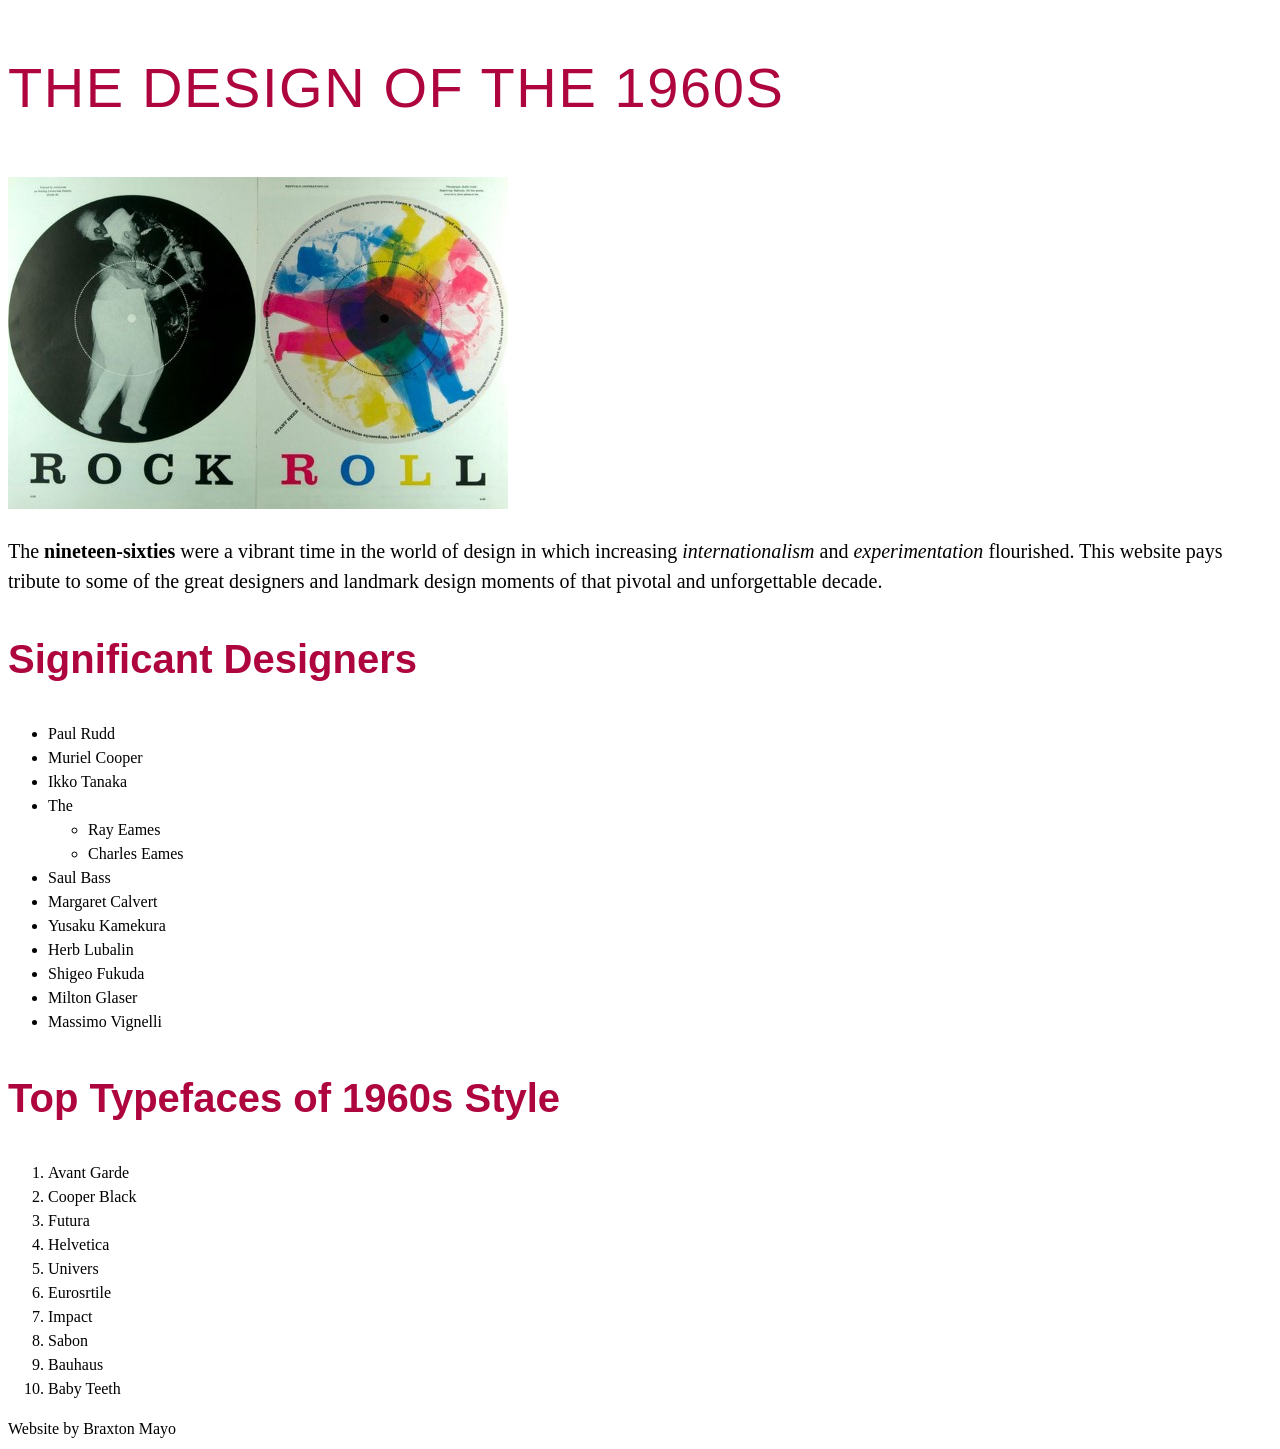
==== index.html @ 37e6d9d6 "Update index.html" ====
<!DOCTYPE html> 

<html lang="en-US"> 

<head> 

  <meta charset="UTF-8"> 

  <meta name="viewport" content="width=device-width, initial-scale=1.0"> 

   	 <link rel="stylesheet" href="style.css"> 

   <title>The History of Design</title> 

  </head> 

<body> 

  <section>
    <h1>The Design of the 1960s</h1>
    <img src="images/rockroll.jpg" alt="Rock and Roll Poster">
    <p class="site-intro">
      The 
      <strong>nineteen-sixties</strong> 
      were a vibrant time in the world of design in which increasing 
      <em>internationalism</em> 
      and 
      <em>experimentation</em> 
      flourished. This website pays tribute to some of the great designers and landmark design moments of that pivotal and unforgettable decade.
    </p>
  </section>

  <section>
    <h2>Significant Designers</h2>
    <ul>
      <li>Paul Rudd</li>
      <li>Muriel Cooper</li>
      <li>Ikko Tanaka</li>
      <li>The
        <ul>
          <li>Ray Eames</li>
          <li>Charles Eames</li>
        </ul>
      <li>Saul Bass</li>
      <li>Margaret Calvert</li>
      <li>Yusaku Kamekura</li>
      <li>Herb Lubalin</li>
      <li>Shigeo Fukuda</li>
      <li>Milton Glaser</li>
      <li>Massimo Vignelli</li>
    </ul>
  </section>

  <section>
    <h2>Top Typefaces of 1960s Style</h2>
    <ol>
      <li>Avant Garde</li>
      <li>Cooper Black</li>
      <li>Futura</li>
      <li>Helvetica</li>
      <li>Univers</li>
      <li>Eurosrtile</li>
      <li>Impact</li>
      <li>Sabon</li>
      <li>Bauhaus</li>
      <li>Baby Teeth</li>
    </ol>
  </section>
 
  <footer>Website by Braxton Mayo</footer>
  
</body> 
  
</html>
---- style.css ----
html {
	font-family: Georgia, Times, "Times New Roman", serif;
	line-height: 1.5;
}

h1, h2, h3 {
	color: #AE053E;
	font-family: Arial, "Helvetica Neue", Helvetica, sans-serif;
}

h1 {
	font-size: 3.5rem;
	font-weight: normal;
	letter-spacing: .1rem;
	text-transform: uppercase;
}

h2 {
	font-size: 2.5rem;
}

h3 {
	font-size: 1.5rem;
}

.site-intro {
	font-size: 1.25rem;
}
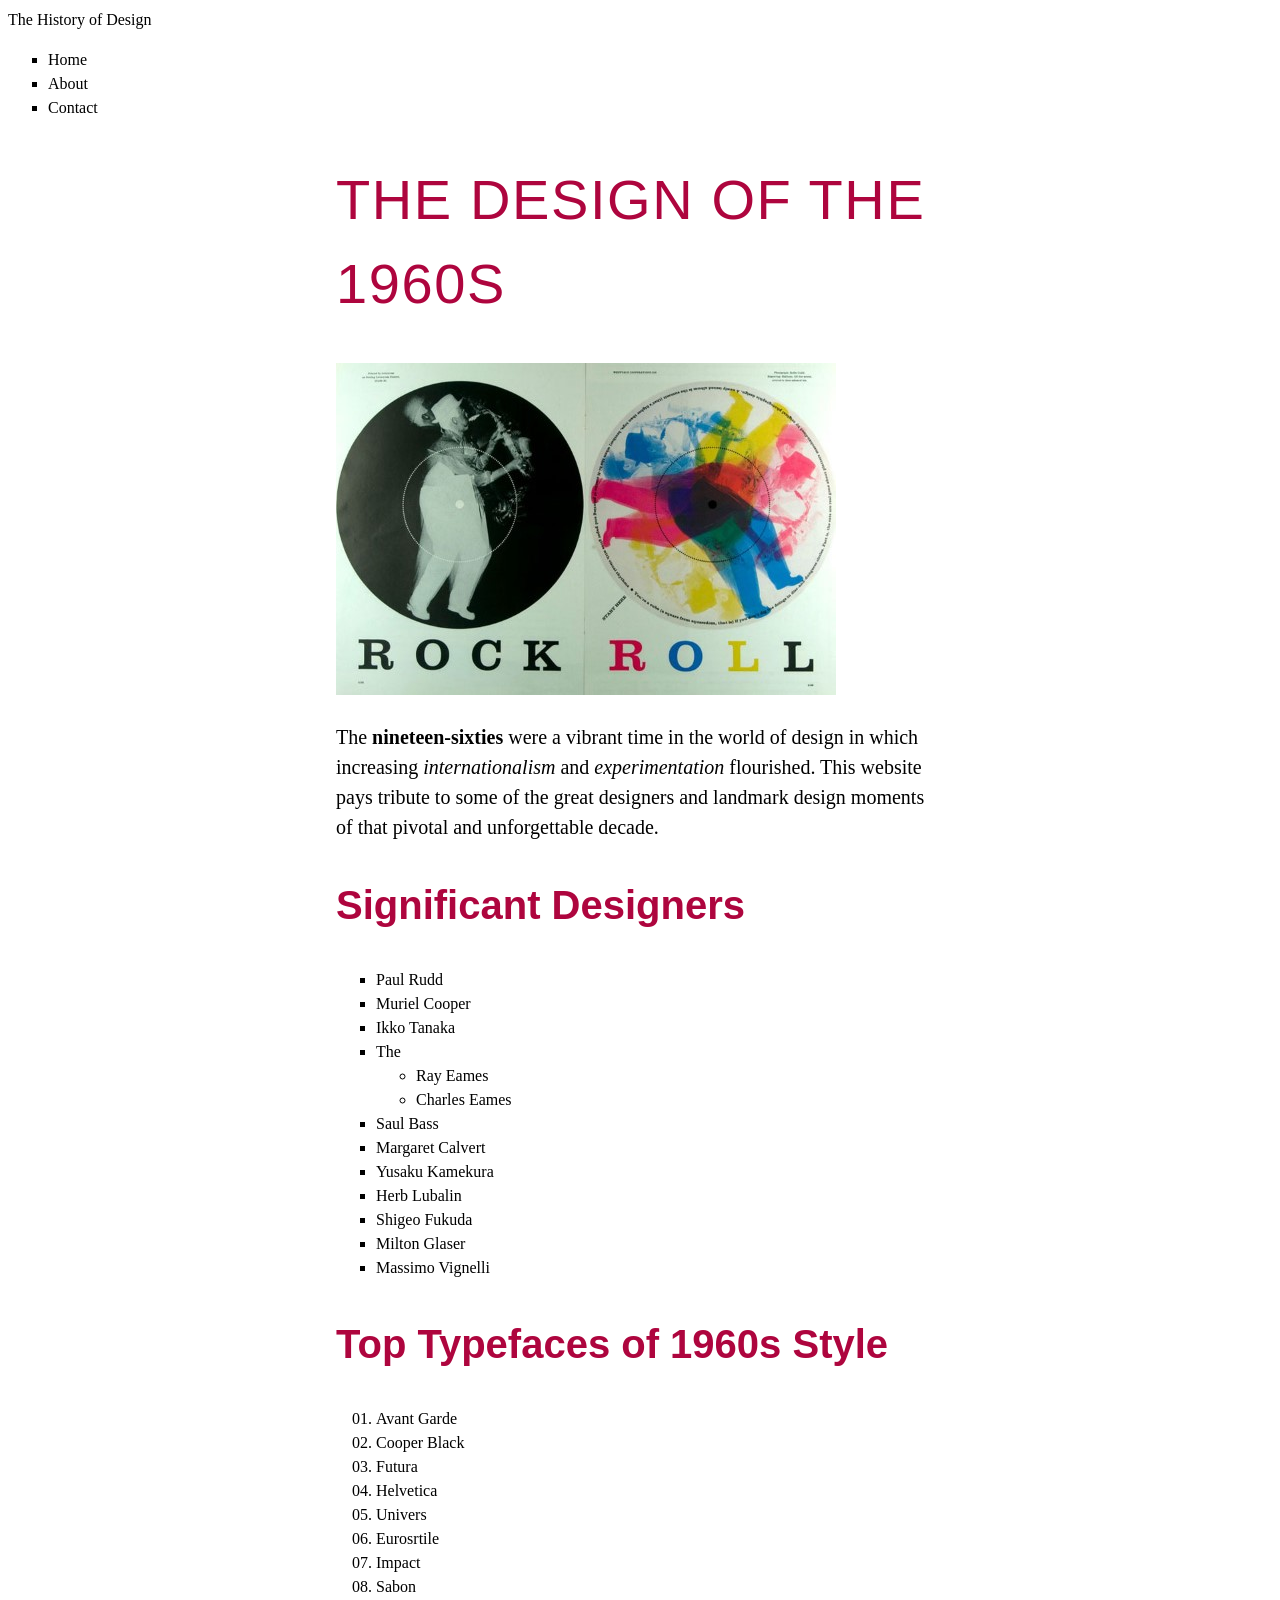
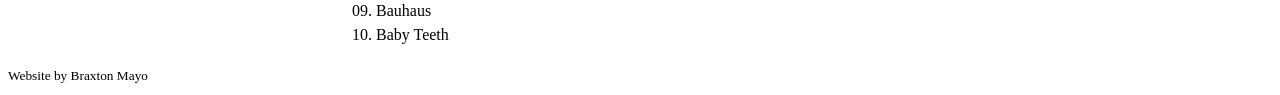
==== commit 17492718: "Update index.html" ====
--- a/index.html
+++ b/index.html
@@ -10,13 +10,25 @@
 
    	 <link rel="stylesheet" href="style.css"> 
 
-   <title>The History of Design</title> 
+   <title>The Design of the 1960s</title> 
 
   </head> 
 
 <body> 
 
-  <section>
+  <header>
+    <div>The History of Design</div>
+  </header>
+
+  <nav>
+    <ul class="sit-nav-list">
+      <li>Home</li>
+      <li>About</li>
+      <li>Contact</li>
+    </ul>
+  </nav>
+  
+  <main>
     <h1>The Design of the 1960s</h1>
     <img src="images/rockroll.jpg" alt="Rock and Roll Poster">
     <p class="site-intro">
@@ -28,7 +40,6 @@
       <em>experimentation</em> 
       flourished. This website pays tribute to some of the great designers and landmark design moments of that pivotal and unforgettable decade.
     </p>
-  </section>
 
   <section>
     <h2>Significant Designers</h2>
@@ -66,8 +77,11 @@
       <li>Baby Teeth</li>
     </ol>
   </section>
+</main>
  
-  <footer>Website by Braxton Mayo</footer>
+  <footer>
+    <small>Website by Braxton Mayo</small>
+  </footer>
   
 </body> 
   
--- a/style.css
+++ b/style.css
@@ -26,3 +26,28 @@
 .site-intro {
 	font-size: 1.25rem;
 }
+
+main {
+	margin: auto;
+	max-width: 38rem;
+}
+
+ul {
+	list-style-type: square;
+}
+
+ul ul {
+	list-style-type: circle;
+}
+
+ol {
+	list-style-type: decimal-leading-zero;
+}
+
+.site-nav-list {
+	padding-left: 0;;
+}
+
+.site-nav-list li {
+	display: inline;
+}
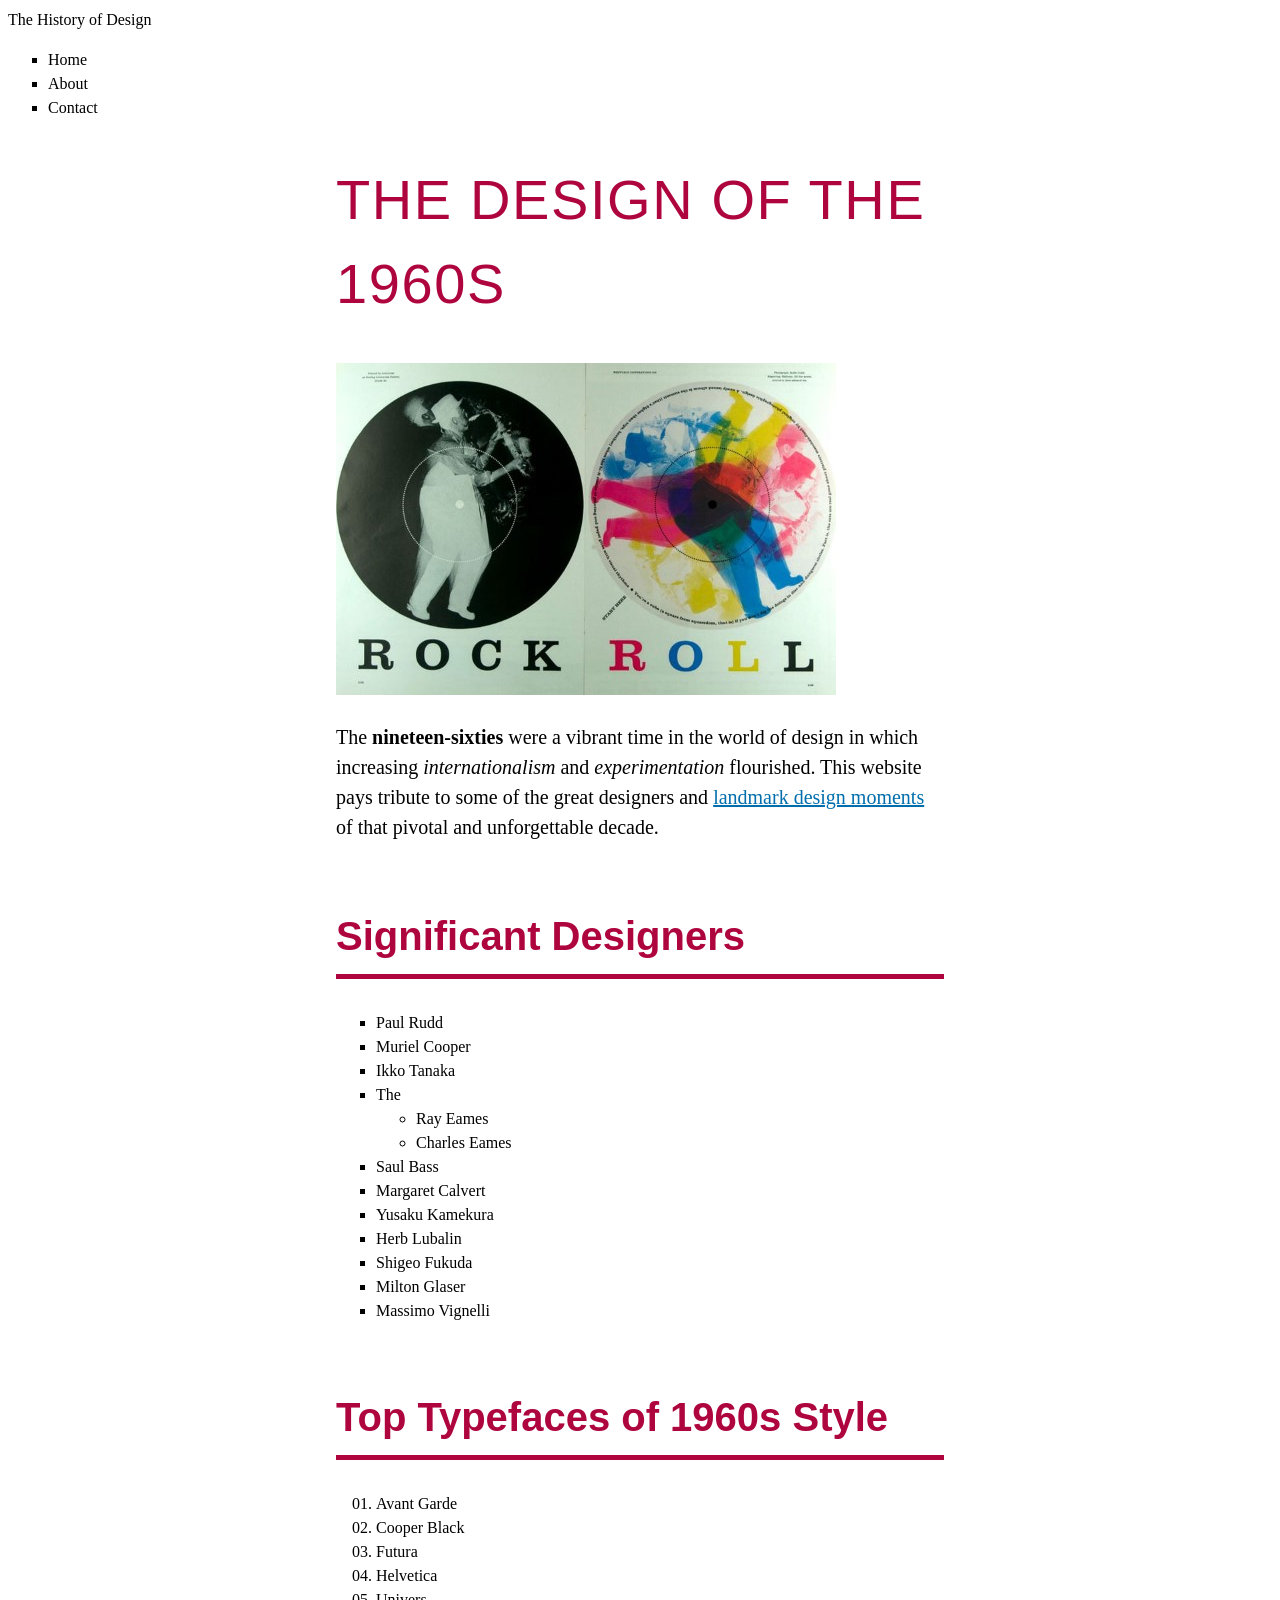
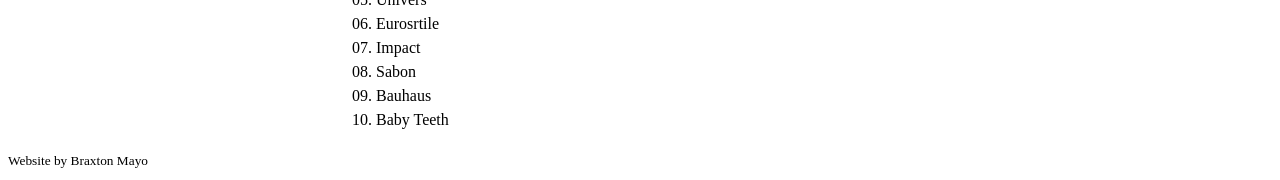
==== commit 9778a18a: "Update index.html" ====
--- a/index.html
+++ b/index.html
@@ -38,7 +38,9 @@
       <em>internationalism</em> 
       and 
       <em>experimentation</em> 
-      flourished. This website pays tribute to some of the great designers and landmark design moments of that pivotal and unforgettable decade.
+      flourished. This website pays tribute to some of the great designers and 
+      <a href="https://www.printmag.com/post/vintage-graphic-design-ads-1960s">landmark design moments</a>
+      of that pivotal and unforgettable decade.
     </p>
 
   <section>
--- a/style.css
+++ b/style.css
@@ -16,7 +16,10 @@
 }
 
 h2 {
+	border-bottom: 5px solid;
 	font-size: 2.5rem;
+	margin: 4rem 0 2rem;
+	padding-bottom: .5rem;
 }
 
 h3 {
@@ -44,6 +47,29 @@
 	list-style-type: decimal-leading-zero;
 }
 
+a {
+	color: #006EAC;
+}
+
+a:visited {
+	color: #2A4758;
+}
+
+a:hover {
+	background-color: #006EAC;
+	color: white;
+}
+
+a:focus {
+	background-color: #AE053E;
+	color: white;
+}
+
+a:active {
+	background-color: black;
+	color: white;
+}
+
 .site-nav-list {
 	padding-left: 0;;
 }
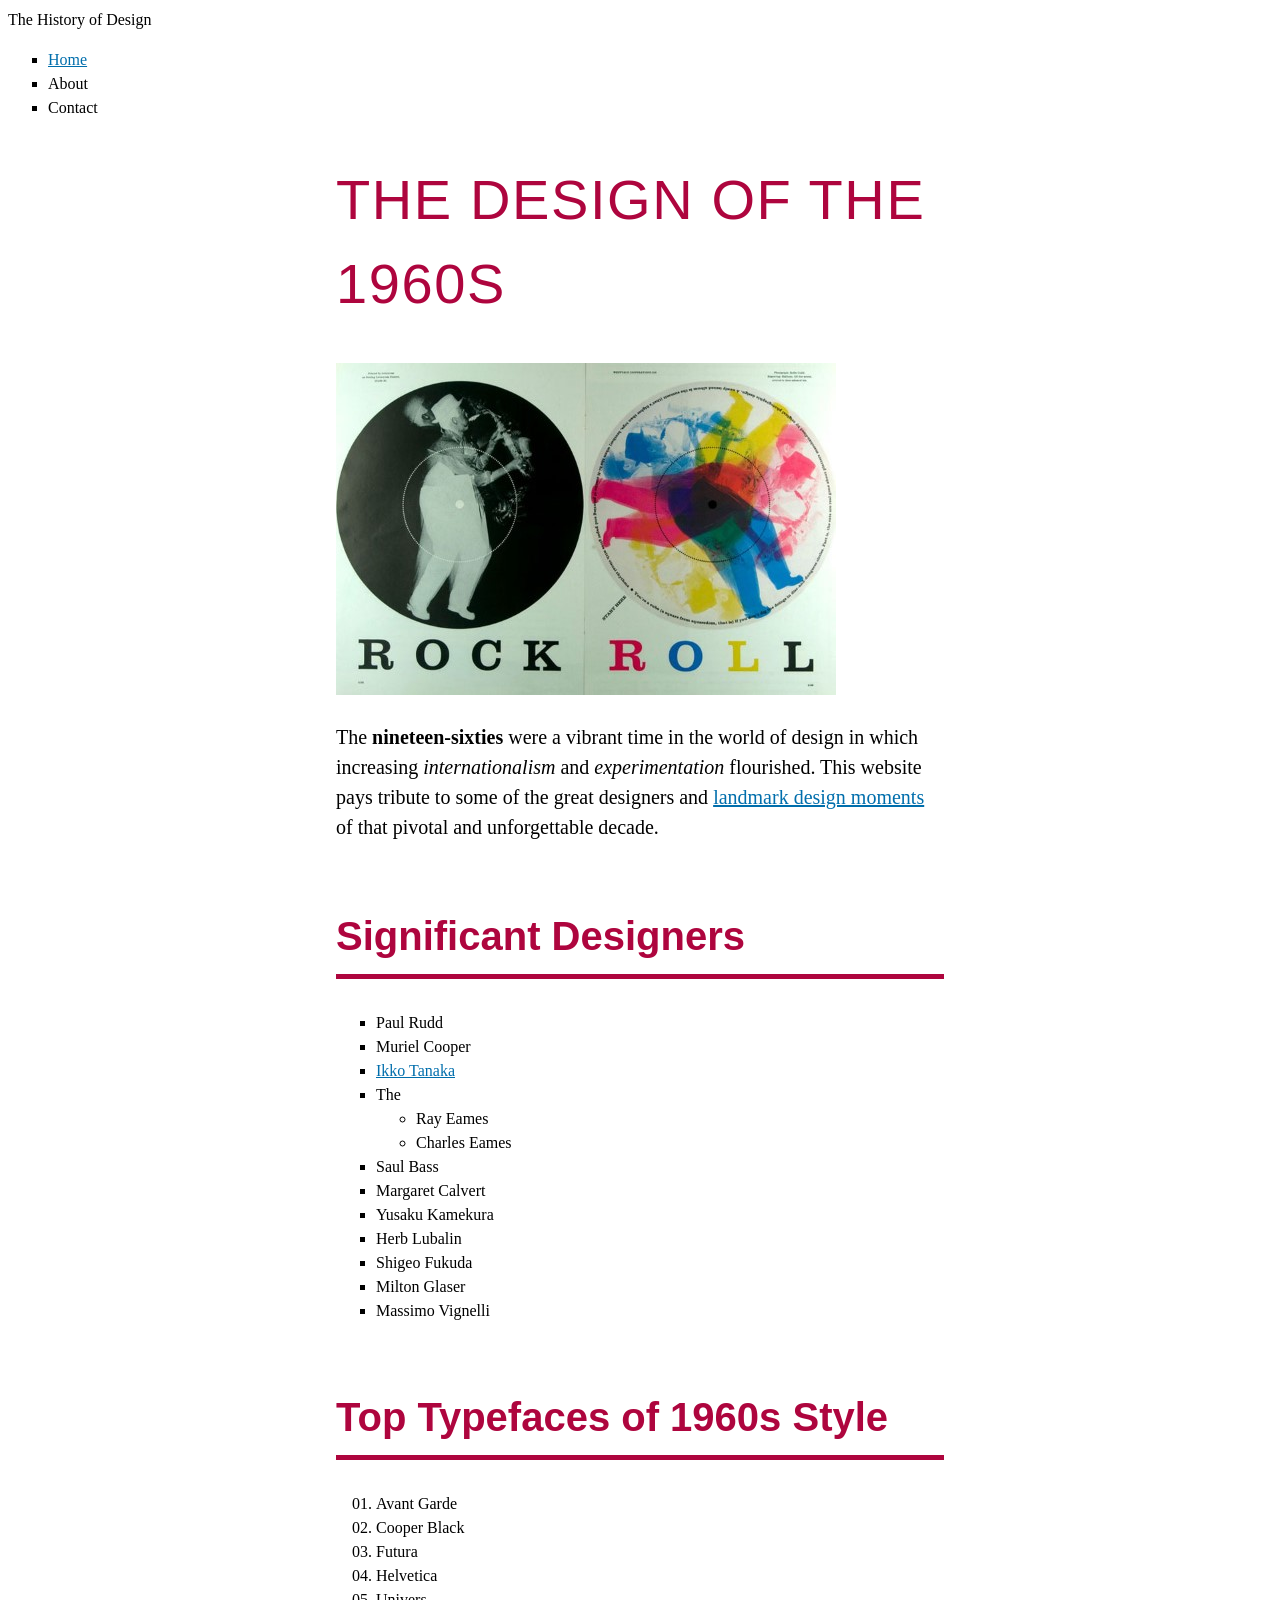
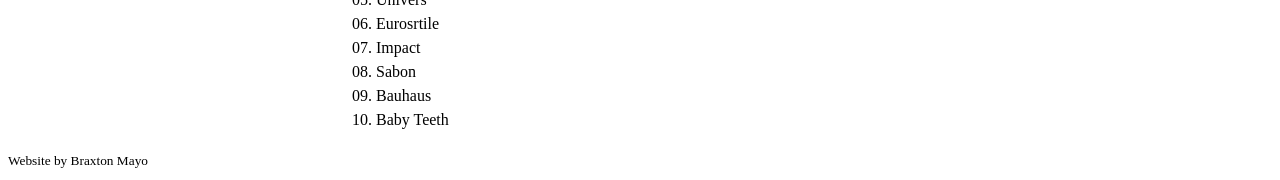
==== commit 8316e4df: "Update index.html" ====
--- a/index.html
+++ b/index.html
@@ -22,7 +22,9 @@
 
   <nav>
     <ul class="sit-nav-list">
-      <li>Home</li>
+      <li>
+        <a href="../index.html">Home</a>
+      </li>
       <li>About</li>
       <li>Contact</li>
     </ul>
@@ -48,7 +50,9 @@
     <ul>
       <li>Paul Rudd</li>
       <li>Muriel Cooper</li>
-      <li>Ikko Tanaka</li>
+      <li>
+        <a href="designers/ikko-tanaka.html">Ikko Tanaka</a>
+      </li>
       <li>The
         <ul>
           <li>Ray Eames</li>
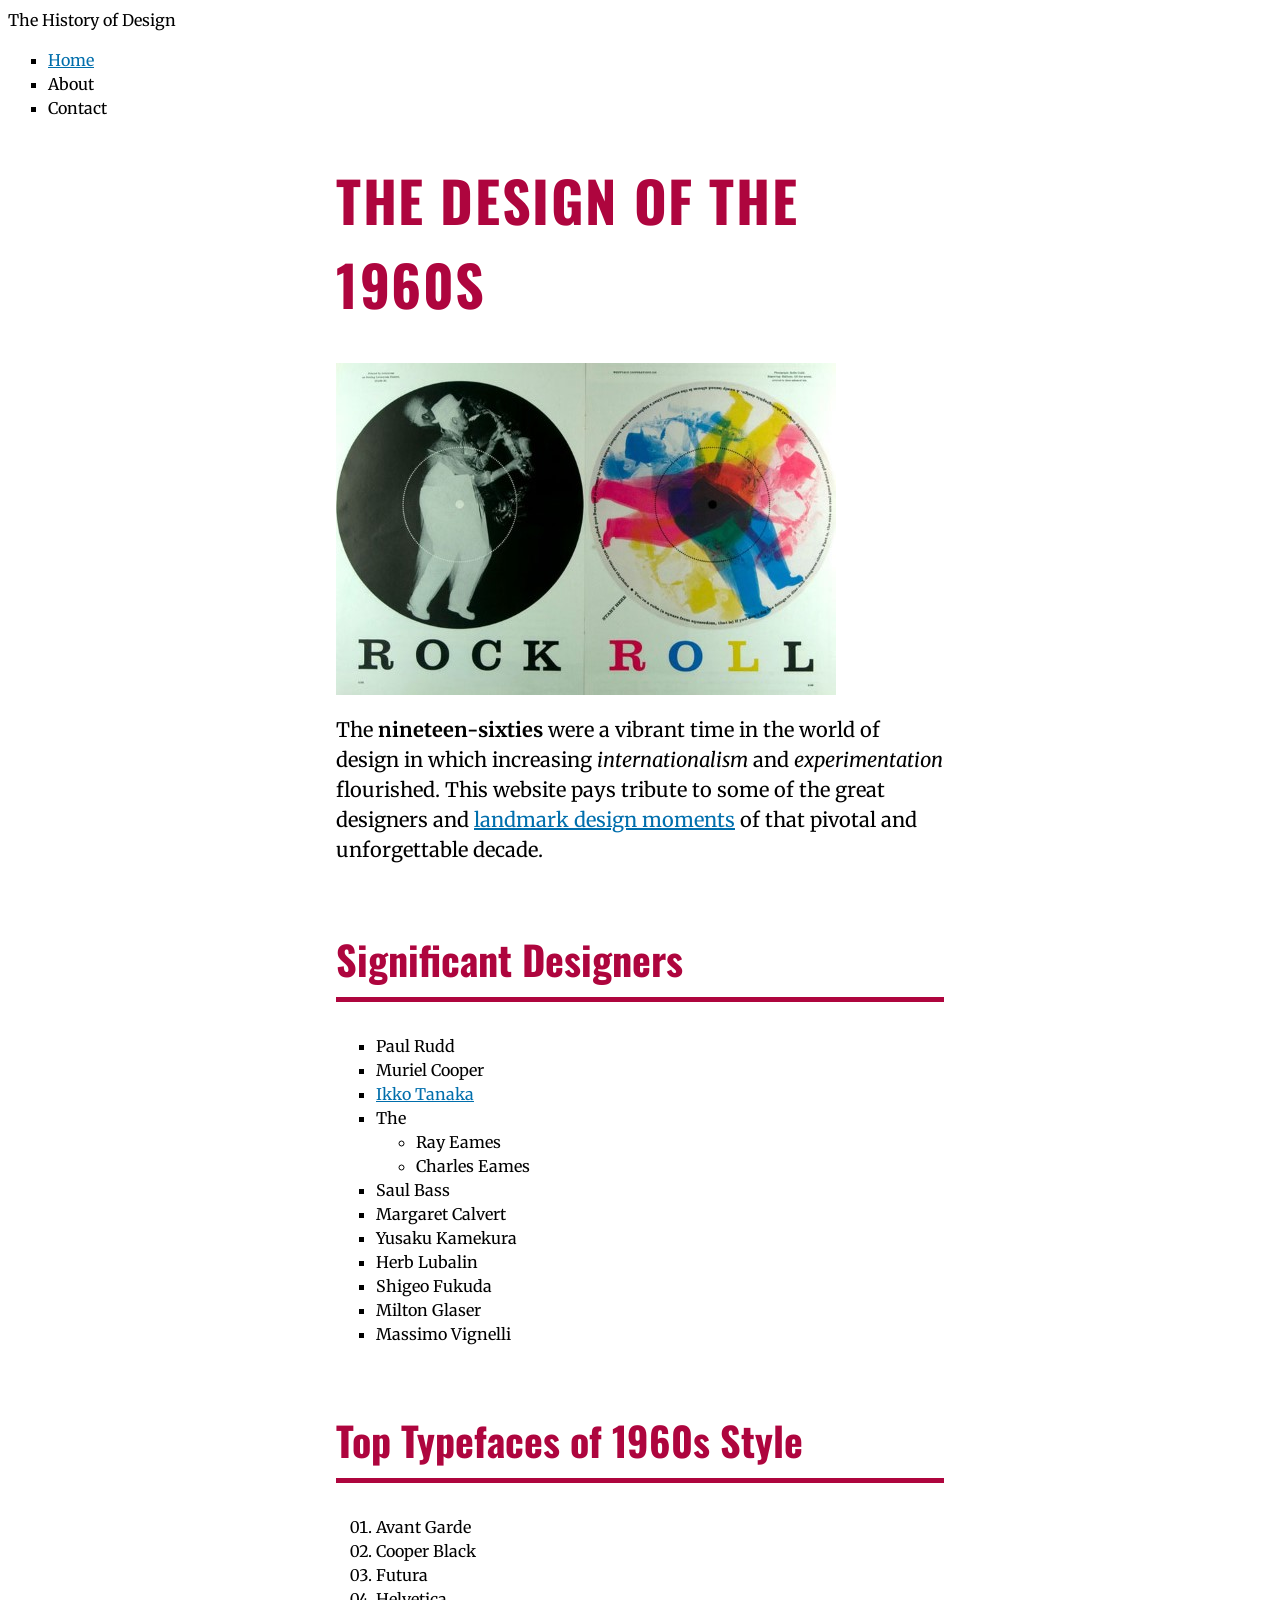
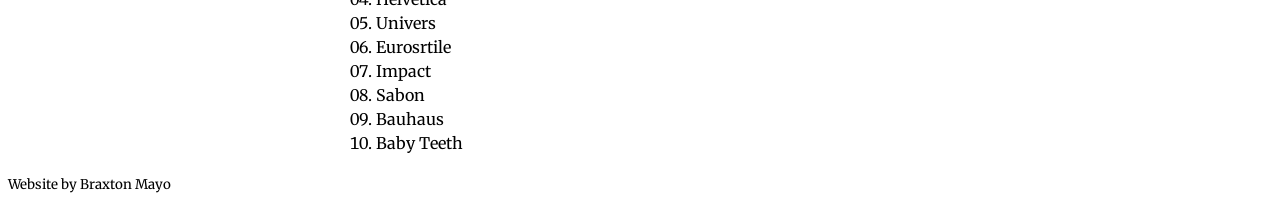
==== commit df94dd09: "Update index.html" ====
--- a/index.html
+++ b/index.html
@@ -7,7 +7,8 @@
   <meta charset="UTF-8"> 
 
   <meta name="viewport" content="width=device-width, initial-scale=1.0"> 
-
+     <link rel="preconnect" href="https://fonts.gstatic.com">
+     <link href="https://fonts.googleapis.com/css2?family=Merriweather:ital,wght@0,400;0,700;1,400&amp;family=Oswald:wght@700&amp;display=swap" rel="stylesheet">
    	 <link rel="stylesheet" href="style.css"> 
 
    <title>The Design of the 1960s</title> 
--- a/style.css
+++ b/style.css
@@ -1,16 +1,15 @@
 html {
-	font-family: Georgia, Times, "Times New Roman", serif;
+	font-family: 'Merriweather', serif;
 	line-height: 1.5;
 }
 
 h1, h2, h3 {
 	color: #AE053E;
-	font-family: Arial, "Helvetica Neue", Helvetica, sans-serif;
+	font-family: 'Oswald', sans-serif;
 }
 
 h1 {
 	font-size: 3.5rem;
-	font-weight: normal;
 	letter-spacing: .1rem;
 	text-transform: uppercase;
 }
@@ -77,3 +76,18 @@
 .site-nav-list li {
 	display: inline;
 }
+
+figure {
+	margin-left: 0;
+}
+
+img {
+	display: block;
+	max-width: 100%;
+}
+
+.design-example {
+	float: right;
+	margin: 0 0 1rem 1rem;
+	max-width: 30%;
+}
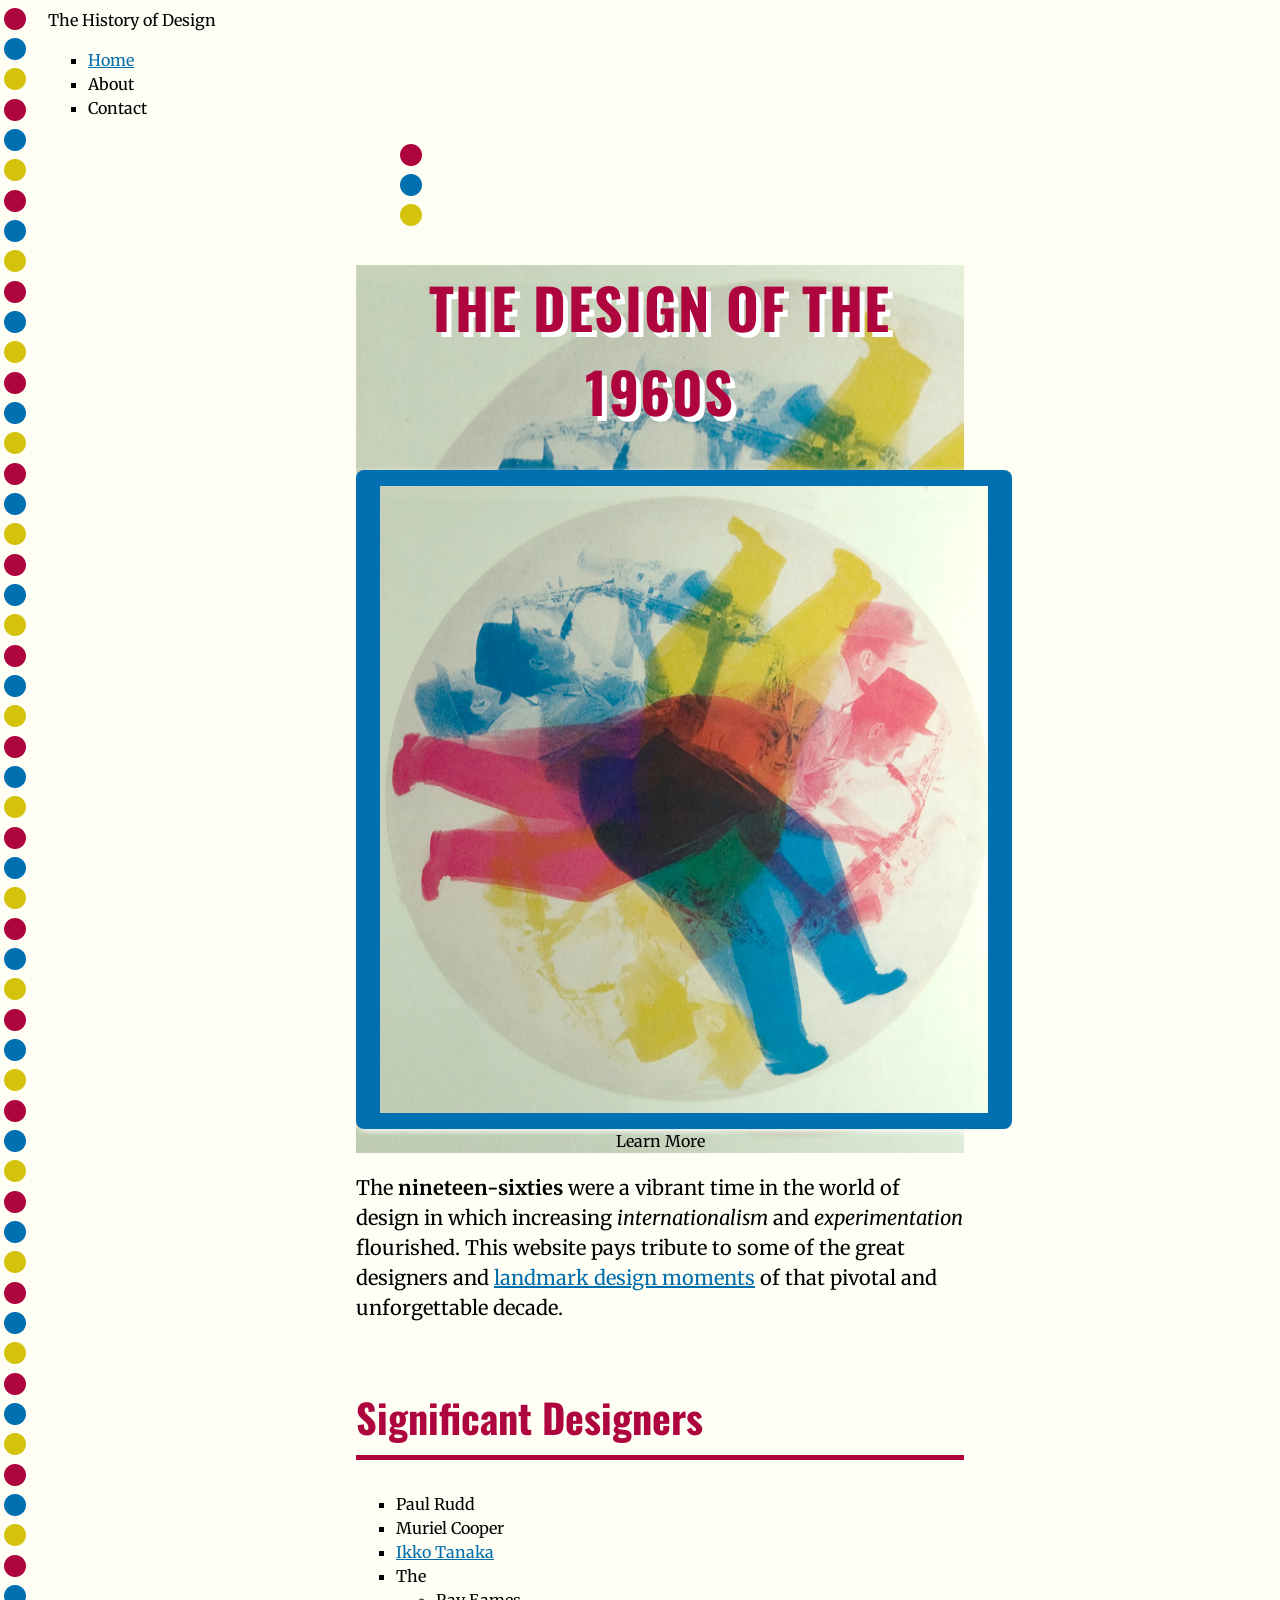
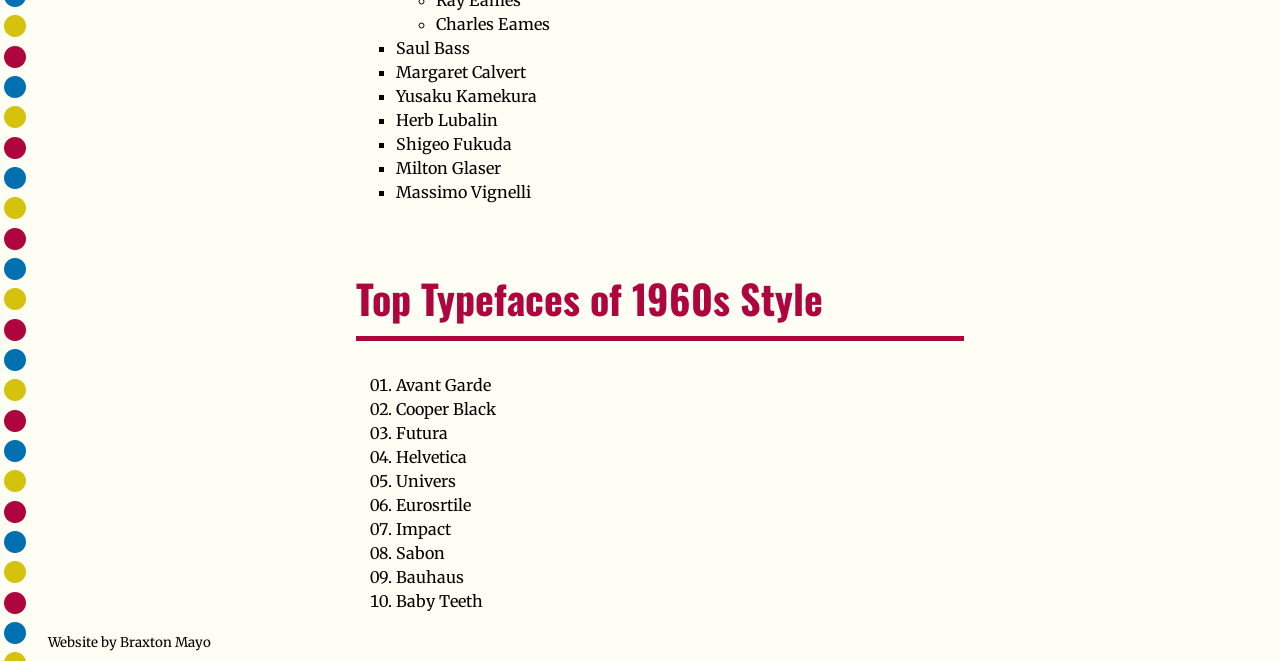
==== commit 2e4f1cfa: "Update index.html" ====
--- a/index.html
+++ b/index.html
@@ -32,9 +32,17 @@
   </nav>
   
   <main>
-    <h1>The Design of the 1960s</h1>
-    <img src="images/rockroll.jpg" alt="Rock and Roll Poster">
-    <p class="site-intro">
+    <div class=background-image>
+      <img src="images/dots.png" style="background-repeat: repeat-y; padding-left: 40px;">
+    </div>
+
+    <div class="hero">
+			<h1>The Design of the 1960s</h1>
+      <img class-hero src="images/challenge-hero.jpg" 
+			<a href="#significant-designers" class="call-to-action">Learn More</a>
+		</div>
+    
+   <p class="site-intro">
       The 
       <strong>nineteen-sixties</strong> 
       were a vibrant time in the world of design in which increasing 
--- a/style.css
+++ b/style.css
@@ -1,6 +1,10 @@
 html {
+	background-color: #FFFEF4;
+	background-image: url("images/dots.png");
+	background-repeat: repeat-y;
 	font-family: 'Merriweather', serif;
 	line-height: 1.5;
+	padding-left: 40px;
 }
 
 h1, h2, h3 {
@@ -91,3 +95,24 @@
 	margin: 0 0 1rem 1rem;
 	max-width: 30%;
 }
+
+.hero {
+	background-image: url("images/challenge-hero.jpg");
+	background-size: cover;
+	min-height: 38rem;
+	text-align: center;
+}
+
+.hero h1 {
+	text-shadow: 5px 5px white;
+}
+
+.call-to-action {
+	background-color: #0070B0;
+	border-radius: .5rem;
+	box-shadow: 2px 2px 6px white;
+	color: white;
+	font-weight: bold;
+	padding: 1rem 1.5rem;
+	text-decoration: none;
+}
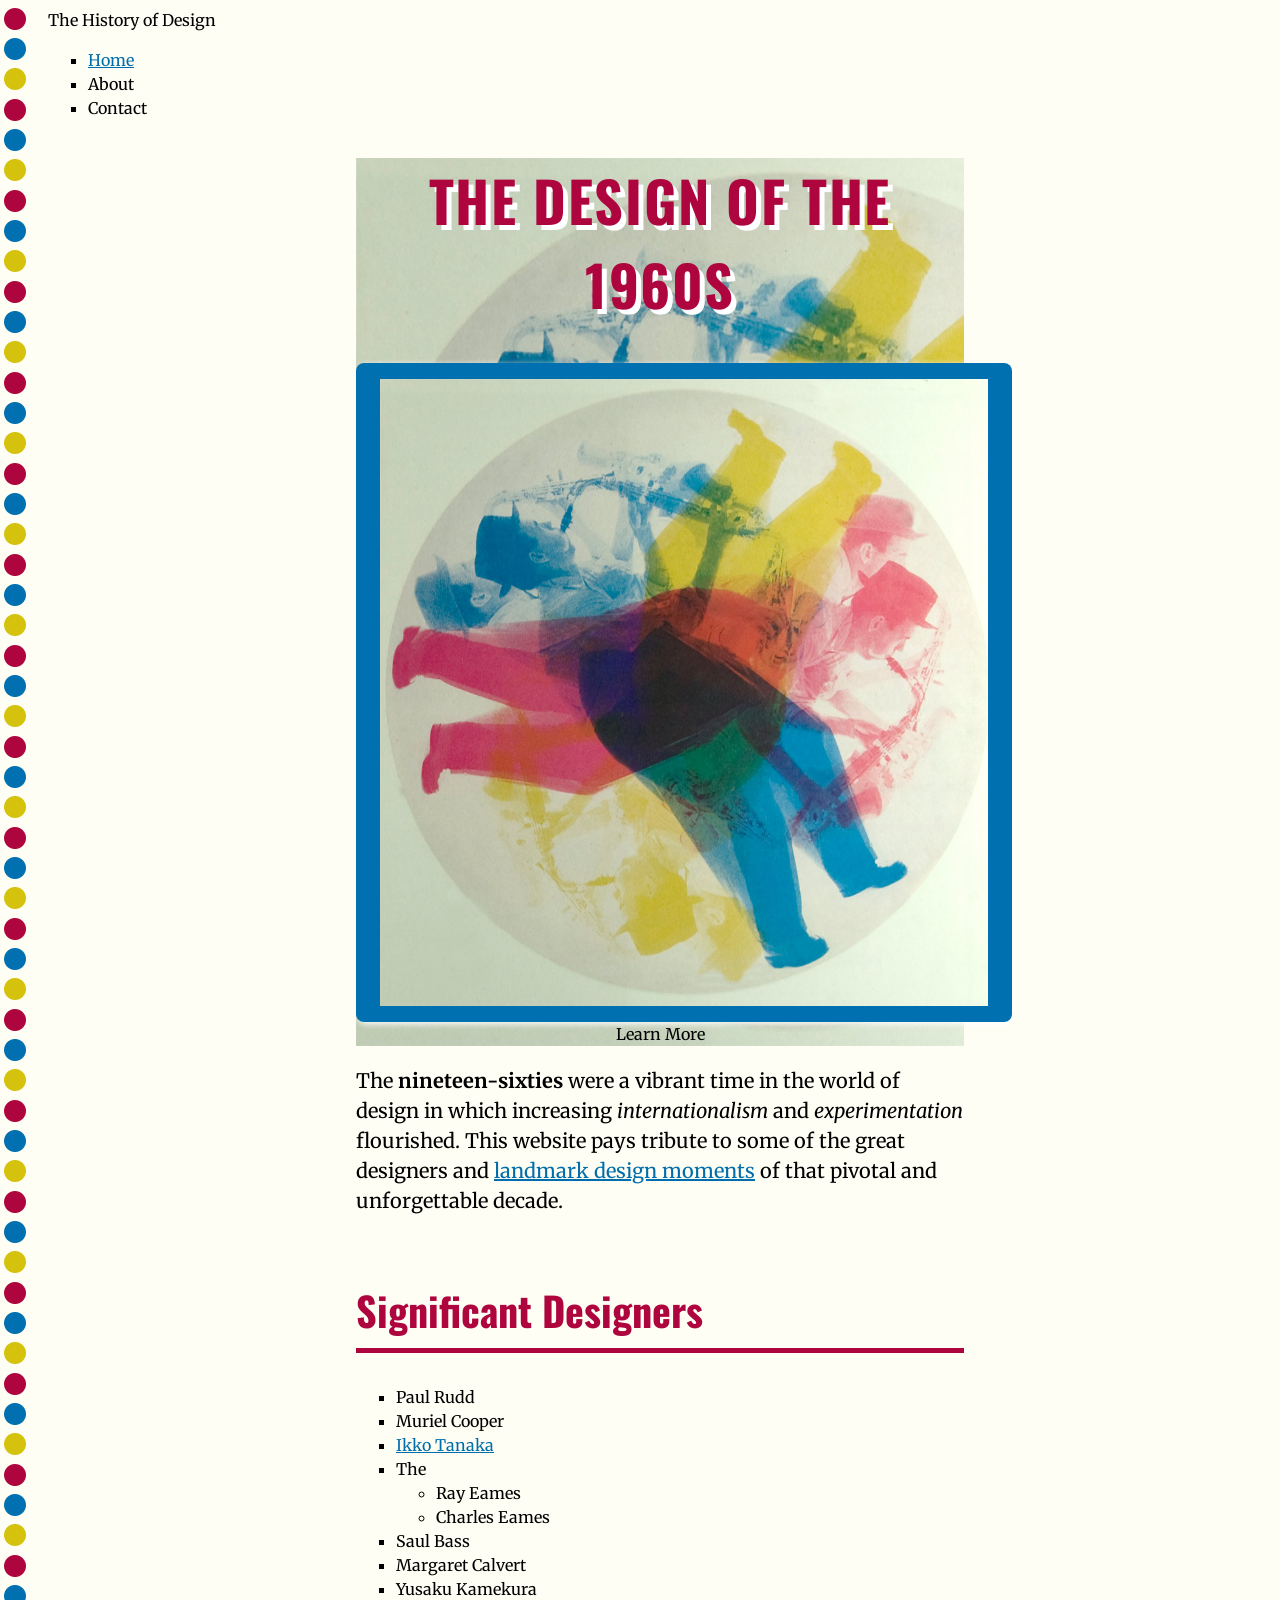
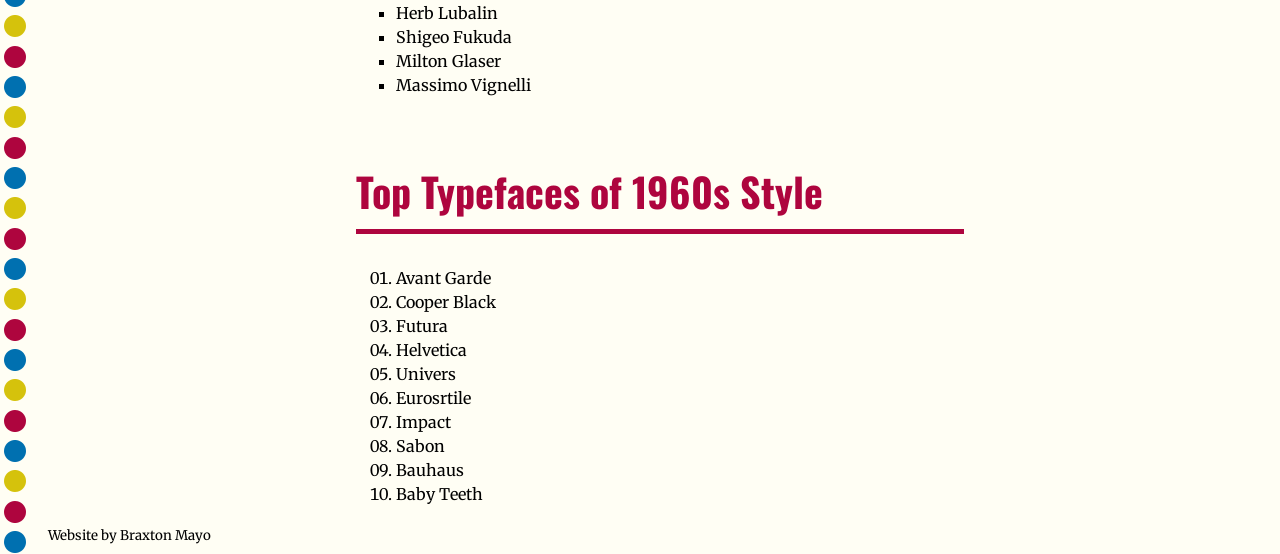
==== commit b7b0ebef: "Update index.html" ====
--- a/index.html
+++ b/index.html
@@ -32,11 +32,7 @@
   </nav>
   
   <main>
-    <div class=background-image>
-      <img src="images/dots.png" style="background-repeat: repeat-y; padding-left: 40px;">
-    </div>
-
-    <div class="hero">
+       <div class="hero">
 			<h1>The Design of the 1960s</h1>
       <img class-hero src="images/challenge-hero.jpg" 
 			<a href="#significant-designers" class="call-to-action">Learn More</a>
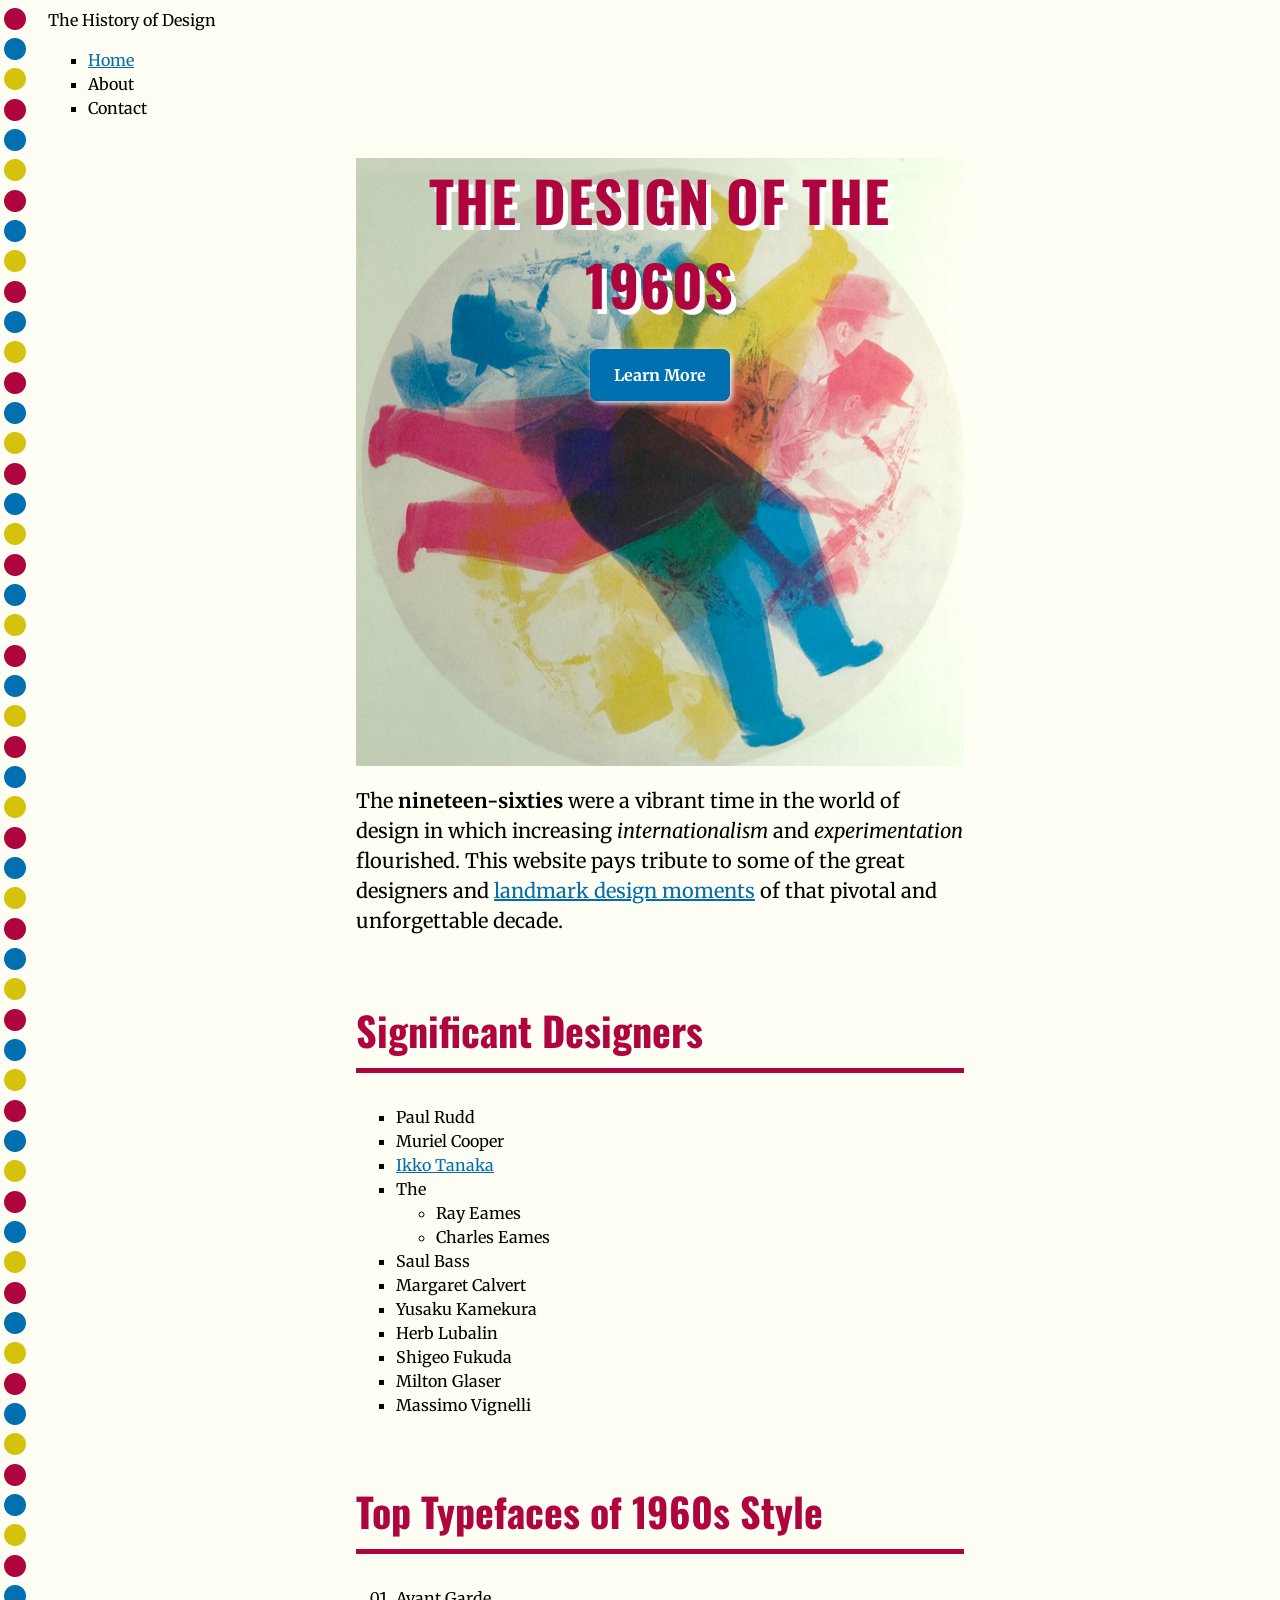
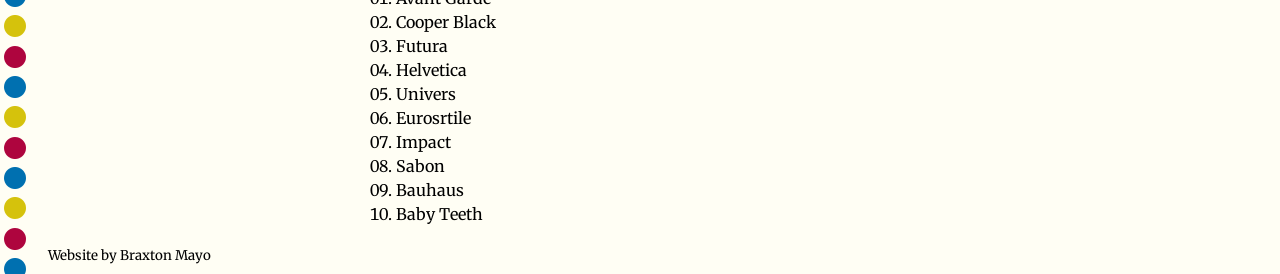
==== commit a9e856bc: "Update index.html" ====
--- a/index.html
+++ b/index.html
@@ -34,8 +34,7 @@
   <main>
        <div class="hero">
 			<h1>The Design of the 1960s</h1>
-      <img class-hero src="images/challenge-hero.jpg" 
-			<a href="#significant-designers" class="call-to-action">Learn More</a>
+      		<a href="#significant-designers" class="call-to-action">Learn More</a>
 		</div>
     
    <p class="site-intro">
